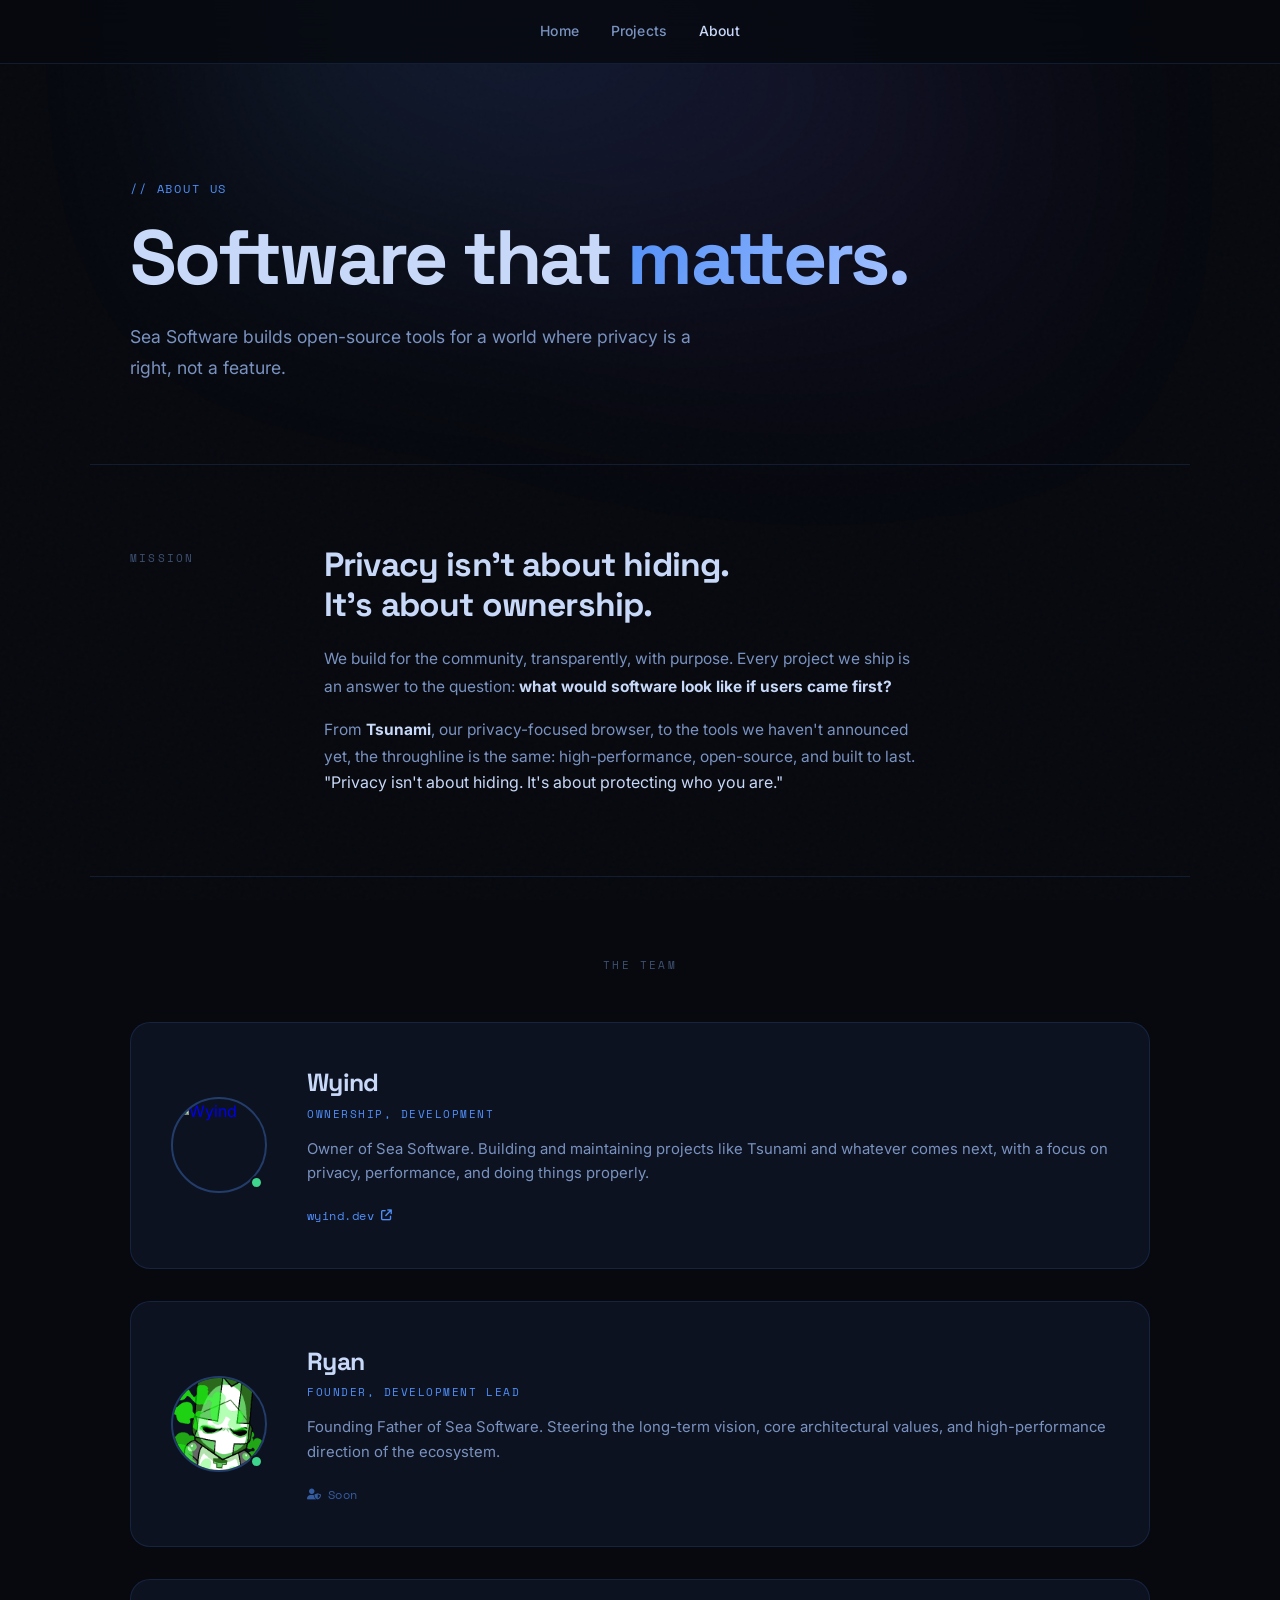
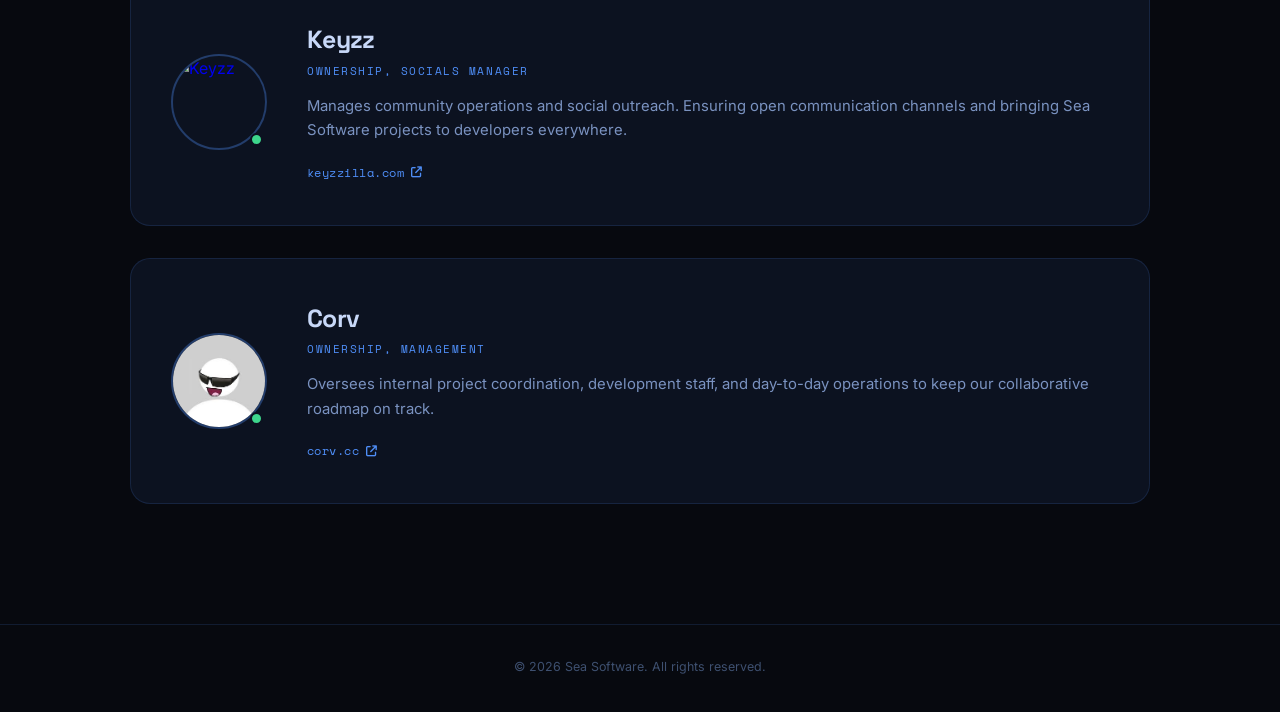
==== about.html @ 75934df3 "add new people LUILZZZZZZZ" ====
<!DOCTYPE html>
<html lang="en">

<head>
    <meta charset="UTF-8">
    <meta name="viewport" content="width=device-width, initial-scale=1.0">
    <title>Sea Software — About</title>
    <meta name="description" content="Learn about Sea Software and the person behind it.">
    <link rel="stylesheet" href="styles.css">
    <link rel="preconnect" href="https://fonts.googleapis.com">
    <link rel="preconnect" href="https://fonts.gstatic.com" crossorigin>
    <link
        href="https://fonts.googleapis.com/css2?family=Space+Grotesk:wght@300;400;500;600;700&family=Inter:wght@300;400;500;600&family=Space+Mono:wght@400;700&display=swap"
        rel="stylesheet">
    <link rel="stylesheet" href="https://cdnjs.cloudflare.com/ajax/libs/font-awesome/6.4.0/css/all.min.css">
</head>

<body>
    <div class="mesh"></div>

    <nav id="navbar">
        <div class="nav-links" style="width: 100%; justify-content: center;">
            <a href="index.html">Home</a>
            <a href="projects.html">Projects</a>
            <a href="about.html" class="active">About</a>
        </div>
    </nav>

    <div class="page">
        <div class="hero" style="padding-top: 180px; padding-bottom: 80px;">
            <p class="eyebrow">// about us</p>
            <h1>Software that <span class="grad">matters.</span></h1>
            <p class="hero-sub">Sea Software builds open-source tools for a world where privacy is a right, not a
                feature.</p>
        </div>

        <hr class="divider">

        <section class="section">
            <div class="mission-grid">
                <div class="mission-label">Mission</div>
                <div>
                    <h2 class="sec-title">Privacy isn't about hiding.<br>It's about ownership.</h2>
                    <p
                        style="color:var(--text-mid);font-size:0.97rem;line-height:1.75;margin-bottom:1rem;max-width:60ch;">
                        We build for the community, transparently, with purpose. Every project we ship is an answer to
                        the question: <strong style="color:var(--text);">what would software look like if users came
                            first?</strong>
                    </p>
                    <p style="color:var(--text-mid);font-size:0.97rem;line-height:1.75;max-width:60ch;">
                        From <strong style="color:var(--text);">Tsunami</strong>, our privacy-focused browser, to the
                        tools we haven't announced yet, the throughline is the same: high-performance, open-source, and
                        built to last.
                    </p>
                    <div class="pullquote">
                        <p>"Privacy isn't about hiding. It's about protecting who you are."</p>
                    </div>
                </div>
            </div>
        </section>

        <hr class="divider">

        <section class="section"
            style="padding-bottom: 120px; display: flex; flex-direction: column; align-items: center;">
            <p class="sec-label" style="text-align: center; margin-bottom: 2rem;">The Team</p>
            <div class="team-grid">
                <!-- Wyind -->
                <a class="owner-card" href="https://wyind.dev" target="_blank" style="width: 100%;">
                    <div class="avatar">
                        <img src="https://external-content.duckduckgo.com/iu/?u=https%3A%2F%2Fi.pinimg.com%2Foriginals%2Fe0%2F6c%2F86%2Fe06c86f5f4e62e8c81f2cb10a854660b.jpg%3Fnii%3Dt&f=1&nofb=1&ipt=f5674c590d99b689aa89e9b1c5aff30e491a11b37adca8f2c4f0ef0ea395530b"
                            alt="Wyind">
                        <div class="avatar-dot"></div>
                    </div>
                    <div>
                        <div class="owner-name">Wyind</div>
                        <div class="owner-role">Ownership, Development</div>
                        <p class="owner-bio">
                            Owner of Sea Software. Building and maintaining projects like Tsunami and whatever comes
                            next, with a focus on privacy, performance, and doing things properly.
                        </p>
                        <span class="ext-link">
                            wyind.dev <i class="fa-solid fa-arrow-up-right-from-square" style="font-size:0.68rem;"></i>
                        </span>
                    </div>
                </a>

                <!-- Ryan -->
                <div class="owner-card" style="width: 100%; cursor: default;">
                    <div class="avatar">
                        <img src="avatar_ryan.png" alt="Ryan">
                        <div class="avatar-dot"></div>
                    </div>
                    <div>
                        <div class="owner-name">Ryan</div>
                        <div class="owner-role">Founder, Development Lead</div>
                        <p class="owner-bio">
                            Founding Father of Sea Software. Steering the long-term vision, core architectural values,
                            and high-performance direction of the ecosystem.
                        </p>
                        <span class="ext-link" style="opacity: 0.6;">
                            <i class="fa-solid fa-user-shield" style="font-size:0.68rem;"></i> Soon
                        </span>
                    </div>
                </div>

                <!-- Keyzz -->
                <a class="owner-card" href="https://keyzzilla.com" target="_blank" style="width: 100%;">
                    <div class="avatar">
                        <img src="avatar_keyzz.png" alt="Keyzz">
                        <div class="avatar-dot"></div>
                    </div>
                    <div>
                        <div class="owner-name">Keyzz</div>
                        <div class="owner-role">Ownership, Socials Manager</div>
                        <p class="owner-bio">
                            Manages community operations and social outreach. Ensuring open communication channels and
                            bringing Sea Software projects to developers everywhere.
                        </p>
                        <span class="ext-link">
                            keyzzilla.com <i class="fa-solid fa-arrow-up-right-from-square"
                                style="font-size:0.68rem;"></i>
                        </span>
                    </div>
                </a>

                <!-- Corv -->
                <a class="owner-card" href="https://corv.cc" target="_blank" style="width: 100%;">
                    <div class="avatar">
                        <img src="avatar_corv.png" alt="Corv">
                        <div class="avatar-dot"></div>
                    </div>
                    <div>
                        <div class="owner-name">Corv</div>
                        <div class="owner-role">Ownership, Management</div>
                        <p class="owner-bio">
                            Oversees internal project coordination, development staff, and day-to-day operations to keep
                            our collaborative roadmap on track.
                        </p>
                        <span class="ext-link">
                            corv.cc <i class="fa-solid fa-arrow-up-right-from-square" style="font-size:0.68rem;"></i>
                        </span>
                    </div>
                </a>
            </div>
        </section>
    </div>

    <footer>
        <p>&copy; 2026 Sea Software. All rights reserved.</p>
    </footer>

    <script src="script.js"></script>
</body>

</html>
---- styles.css ----
*, *::before, *::after { box-sizing: border-box; margin: 0; padding: 0; }

:root {
    --bg:          #07090f;
    --bg-card:     #0c1220;
    --primary:     #4f8ef7;
    --primary-dim: rgba(79,142,247,0.12);
    --accent:      #a8c4ff;
    --text:        #c8d8f8;
    --text-mid:    #7a92c0;
    --text-dim:    #3e5070;
    --border:      rgba(79,142,247,0.15);
    --border-hard: rgba(79,142,247,0.35);
}

html { scroll-behavior: smooth; }

body {
    background: var(--bg);
    color: var(--text);
    font-family: 'Inter', sans-serif;
    font-size: 16px;
    line-height: 1.6;
    overflow-x: hidden;
}

/* Noise overlay */
body::before {
    content: '';
    position: fixed;
    inset: 0;
    background-image: url("data:image/svg+xml,%3Csvg viewBox='0 0 256 256' xmlns='http://www.w3.org/2000/svg'%3E%3Cfilter id='n'%3E%3CfeTurbulence type='fractalNoise' baseFrequency='0.9' numOctaves='4' stitchTiles='stitch'/%3E%3C/filter%3E%3Crect width='100%25' height='100%25' filter='url(%23n)' opacity='0.015'/%3E%3C/svg%3E");
    pointer-events: none;
    z-index: 0;
}

/* Ambient mesh */
.mesh {
    position: fixed;
    top: -30vh; left: 50%;
    transform: translateX(-50%);
    width: 900px; height: 700px;
    background:
        radial-gradient(ellipse at 30% 40%, rgba(79,142,247,0.15) 0%, transparent 60%),
        radial-gradient(ellipse at 70% 60%, rgba(130,80,255,0.08) 0%, transparent 55%);
    filter: blur(80px);
    pointer-events: none;
    z-index: 0;
    animation: drift 12s ease-in-out infinite alternate;
}

@keyframes drift {
    from { transform: translateX(-50%) translateY(0) scale(1); }
    to   { transform: translateX(-50%) translateY(28px) scale(1.04); }
}

.page { position: relative; z-index: 1; }

/* ── Nav ── */
nav {
    position: fixed;
    top: 0; left: 0; right: 0;
    z-index: 100;
    display: flex;
    align-items: center;
    justify-content: space-between;
    padding: 0 2.5rem;
    height: 64px;
    background: rgba(7,9,15,0.82);
    backdrop-filter: blur(20px);
    -webkit-backdrop-filter: blur(20px);
    border-bottom: 1px solid var(--border);
    transition: border-color 0.3s;
}

nav.scrolled { border-bottom-color: var(--border-hard); }

.logo {
    font-family: 'Space Grotesk', sans-serif;
    font-weight: 700;
    font-size: 1.1rem;
    letter-spacing: -0.02em;
    color: var(--text);
    text-decoration: none;
}

.logo span { color: var(--primary); }

.nav-links { display: flex; gap: 2rem; }

.nav-links a {
    font-size: 0.875rem;
    font-weight: 500;
    color: var(--text-mid);
    text-decoration: none;
    letter-spacing: 0.01em;
    transition: color 0.2s;
}

.nav-links a:hover,
.nav-links a.active { color: var(--text); }

/* ── Divider ── */
hr.divider {
    max-width: 1100px;
    margin: 0 auto;
    padding: 0 2.5rem;
    border: none;
    border-top: 1px solid var(--border);
    display: block;
    width: calc(100% - 5rem);
}

/* ── Unified Hero ── */
.hero {
    max-width: 1100px;
    margin: 0 auto;
    padding: 140px 2.5rem 80px;
    position: relative;
    z-index: 1;
}

.eyebrow {
    font-family: 'Space Mono', monospace;
    font-size: 0.72rem;
    color: var(--primary);
    letter-spacing: 0.16em;
    text-transform: uppercase;
    margin-bottom: 1.25rem;
}

.hero h1 {
    font-family: 'Space Grotesk', sans-serif;
    font-size: clamp(2.8rem, 6vw, 5.2rem);
    font-weight: 700;
    line-height: 1.04;
    letter-spacing: -0.035em;
    color: var(--text);
}

.grad {
    background: linear-gradient(120deg, #4f8ef7, #a8c4ff);
    -webkit-background-clip: text;
    -webkit-text-fill-color: transparent;
    background-clip: text;
}

.hero-sub {
    margin-top: 1.5rem;
    font-size: 1.1rem;
    color: var(--text-mid);
    max-width: 55ch;
    line-height: 1.75;
}

.hero-actions {
    margin-top: 2.25rem;
    display: flex;
    gap: 1rem;
    flex-wrap: wrap;
}

/* ── Socials ── */
.socials { 
    display: flex; 
    gap: 0.75rem; 
    margin-top: 2.5rem; 
}

.soc {
    width: 40px; height: 40px;
    display: flex; align-items: center; justify-content: center;
    border: 1px solid var(--border);
    border-radius: 8px;
    color: var(--text-mid);
    text-decoration: none;
    font-size: 0.95rem;
    transition: border-color 0.2s, color 0.2s;
}

.soc:hover { border-color: var(--primary); color: var(--primary); }

/* ── Buttons ── */
.btn-primary {
    display: inline-flex;
    align-items: center;
    gap: 0.45rem;
    font-size: 0.875rem;
    font-weight: 600;
    padding: 0.68rem 1.45rem;
    border-radius: 8px;
    text-decoration: none;
    background: var(--primary);
    color: #fff;
    transition: background 0.2s, transform 0.2s;
    letter-spacing: 0.01em;
}

.btn-primary:hover { background: #6ba3f8; transform: translateY(-1px); }

.btn-ghost {
    display: inline-flex;
    align-items: center;
    gap: 0.45rem;
    font-size: 0.875rem;
    font-weight: 500;
    padding: 0.68rem 1.45rem;
    border-radius: 8px;
    text-decoration: none;
    background: transparent;
    color: var(--text);
    border: 1px solid var(--border-hard);
    transition: border-color 0.2s, color 0.2s;
}

.btn-ghost:hover { border-color: var(--primary); color: var(--primary); }

.btn-sm {
    display: inline-flex;
    align-items: center;
    gap: 0.4rem;
    font-size: 0.8rem;
    font-weight: 500;
    padding: 0.5rem 1rem;
    border-radius: 7px;
    text-decoration: none;
    background: var(--primary-dim);
    color: var(--primary);
    border: 1px solid var(--border-hard);
    transition: background 0.2s;
}

.btn-sm:hover { background: rgba(79,142,247,0.2); }

/* ── Sections ── */
.section {
    max-width: 1100px;
    margin: 0 auto;
    padding: 80px 2.5rem;
}

.sec-label {
    font-family: 'Space Mono', monospace;
    font-size: 0.68rem;
    letter-spacing: 0.2em;
    color: var(--text-dim);
    text-transform: uppercase;
    margin-bottom: 2.5rem;
}

.sec-title {
    font-family: 'Space Grotesk', sans-serif;
    font-size: clamp(1.5rem, 3vw, 2.1rem);
    font-weight: 700;
    letter-spacing: -0.025em;
    line-height: 1.2;
    color: var(--text);
    margin-bottom: 1.25rem;
}

/* ── Cards ── */
.card-grid {
    display: grid;
    grid-template-columns: repeat(auto-fit, minmax(280px, 1fr));
    gap: 1.5rem;
}

.card, .info-card {
    background: var(--bg-card);
    border: 1px solid var(--border);
    border-radius: 16px;
    padding: 2rem;
    transition: border-color 0.3s, transform 0.25s, box-shadow 0.3s;
}

.card:hover, .info-card:hover {
    border-color: var(--border-hard);
    transform: translateY(-4px);
    box-shadow: 0 12px 48px rgba(79,142,247,0.09);
}

.card h3, .info-card h4 {
    font-family: 'Space Grotesk', sans-serif;
    font-size: 1.15rem;
    font-weight: 600;
    color: var(--text);
    margin-bottom: 0.65rem;
}

.card p, .info-card p { color: var(--text-mid); font-size: 0.93rem; line-height: 1.65; }
.card-actions { margin-top: 1.5rem; display: flex; gap: 0.75rem; flex-wrap: wrap; }

.icon-box {
    width: 44px; height: 44px;
    background: var(--primary-dim);
    border: 1px solid var(--border-hard);
    border-radius: 10px;
    display: flex; align-items: center; justify-content: center;
    font-size: 1.15rem;
    color: var(--primary);
    margin-bottom: 1.25rem;
}

/* ── About Elements ── */
.mission-grid { display: grid; grid-template-columns: 130px 1fr; gap: 4rem; align-items: start; }
.mission-label { font-family: 'Space Mono', monospace; font-size: 0.68rem; letter-spacing: 0.2em; color: var(--text-dim); text-transform: uppercase; padding-top: 0.35rem; }

.team-grid {
    display: grid;
    grid-template-columns: repeat(auto-fit, minmax(min(100%, 500px), 1fr));
    gap: 2rem;
    width: 100%;
    max-width: 1100px;
    margin-top: 1rem;
}

.owner-card {
    display: grid; grid-template-columns: auto 1fr; gap: 2.5rem; align-items: center;
    background: var(--bg-card); border: 1px solid var(--border); border-radius: 20px;
    padding: 2.5rem; text-decoration: none; transition: border-color 0.3s, box-shadow 0.3s;
}
.owner-card:hover { border-color: var(--border-hard); box-shadow: 0 0 60px rgba(79,142,247,0.08); }

.avatar { position: relative; flex-shrink: 0; }
.avatar img { width: 96px; height: 96px; border-radius: 50%; object-fit: cover; border: 2px solid var(--border-hard); display: block; }
.avatar-dot { position: absolute; bottom: 4px; right: 4px; width: 13px; height: 13px; background: #3dd68c; border-radius: 50%; border: 2px solid var(--bg-card); }

.owner-name { font-family: 'Space Grotesk', sans-serif; font-size: 1.55rem; font-weight: 700; letter-spacing: -0.03em; color: var(--text); margin-bottom: 0.2rem; }
.owner-role { font-family: 'Space Mono', monospace; font-size: 0.68rem; letter-spacing: 0.14em; color: var(--primary); text-transform: uppercase; margin-bottom: 0.85rem; }
.owner-bio { color: var(--text-mid); font-size: 0.93rem; line-height: 1.65; margin-bottom: 1rem; }

.ext-link { font-family: 'Space Mono', monospace; font-size: 0.75rem; color: var(--primary); text-decoration: none; letter-spacing: 0.04em; display: inline-flex; align-items: center; gap: 0.4rem; transition: color 0.2s; }
.ext-link:hover { color: var(--accent); }

/* ── Animations ── */
@keyframes fadeInUp {
    from { opacity: 0; transform: translateY(15px); }
    to { opacity: 1; transform: translateY(0); }
}

.hero > * {
    animation: fadeInUp 0.7s ease-out forwards;
    opacity: 0;
}

.hero > *:nth-child(1) { animation-delay: 0.1s; }
.hero > *:nth-child(2) { animation-delay: 0.2s; }
.hero > *:nth-child(3) { animation-delay: 0.3s; }
.hero > *:nth-child(4) { animation-delay: 0.4s; }

/* ── Footer ── */
footer {
    position: relative; z-index: 1;
    border-top: 1px solid var(--border);
    padding: 2rem 2.5rem;
    text-align: center;
}
footer p { font-size: 0.78rem; color: var(--text-dim); margin-bottom: 0.2rem; }

/* ── Responsive ── */
@media (max-width: 700px) {
    .mission-grid { grid-template-columns: 1fr; gap: 1.5rem; }
    .owner-card { grid-template-columns: 1fr; text-align: center; }
    .avatar { margin: 0 auto; }
    .ext-link { justify-content: center; }
    nav { padding: 0 1.5rem; }
    .hero, .section { padding-left: 1.5rem; padding-right: 1.5rem; }
    hr.divider { width: calc(100% - 3rem); }
}
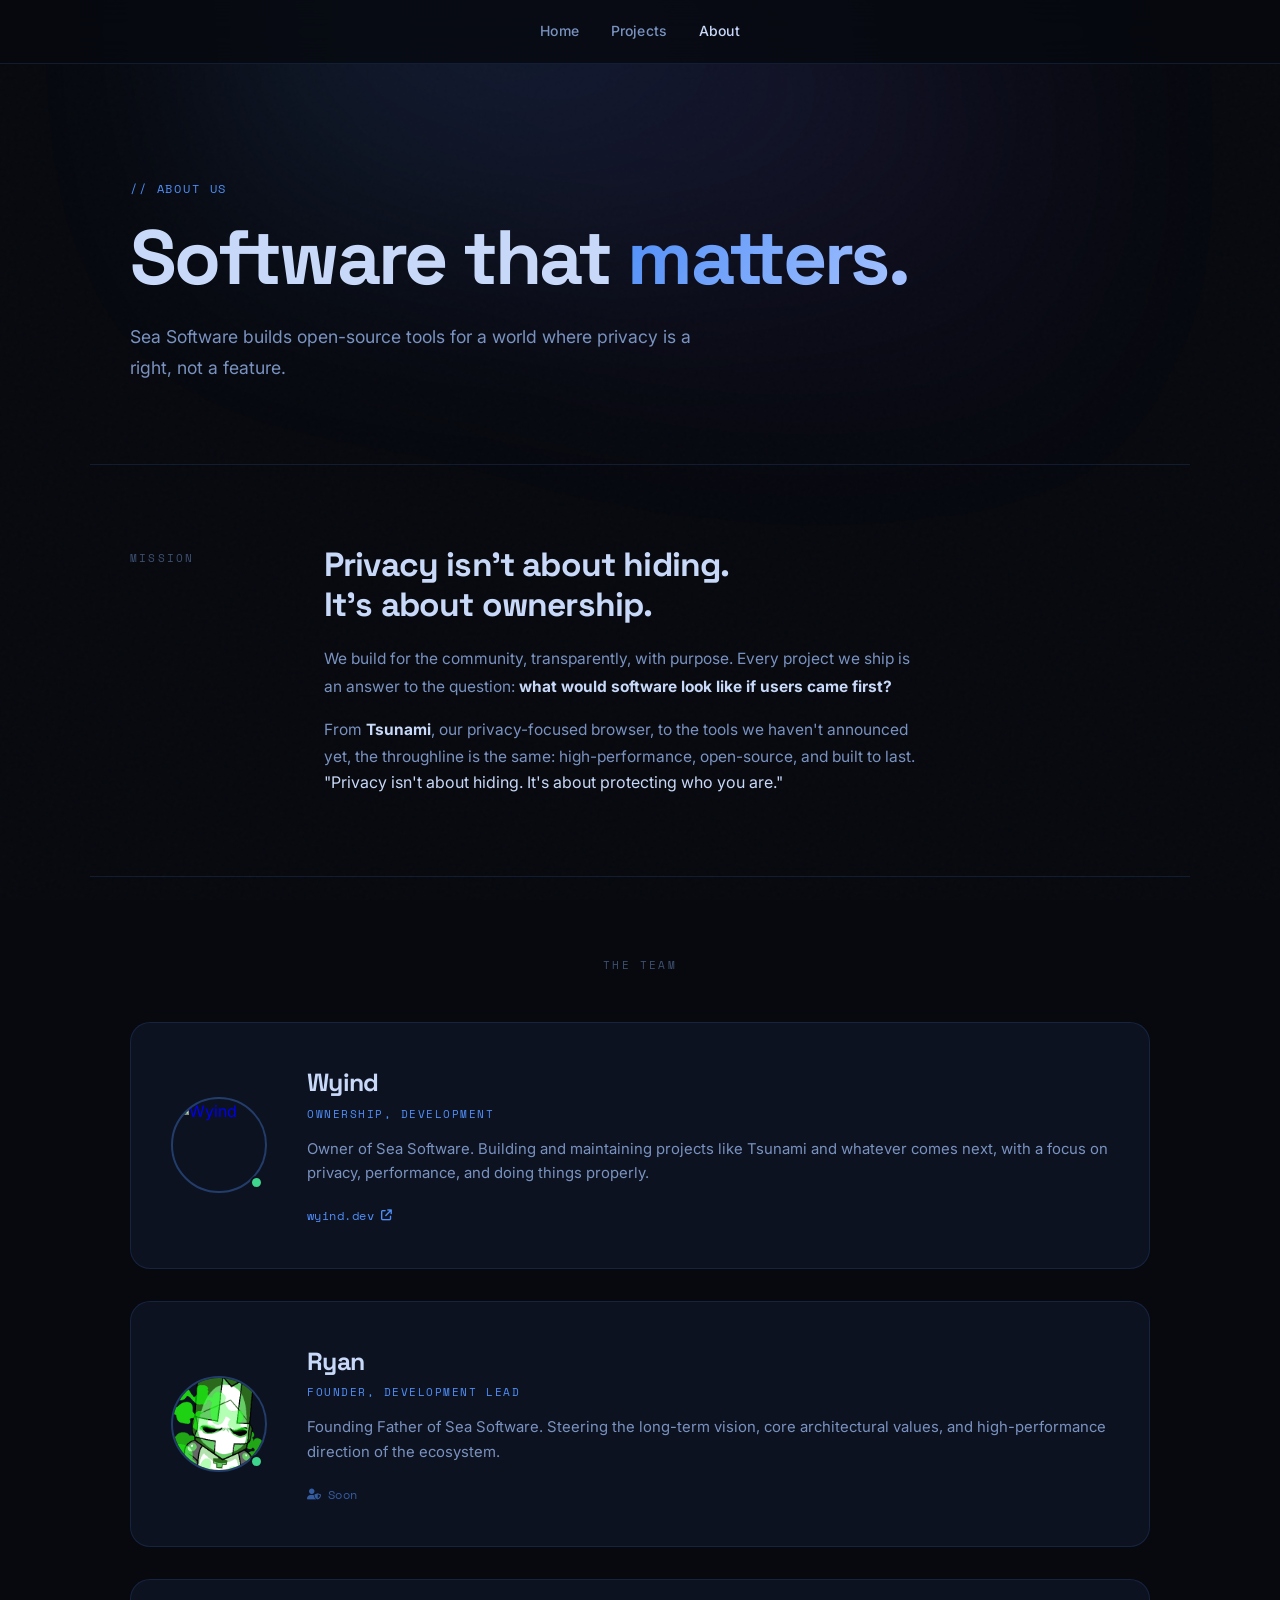
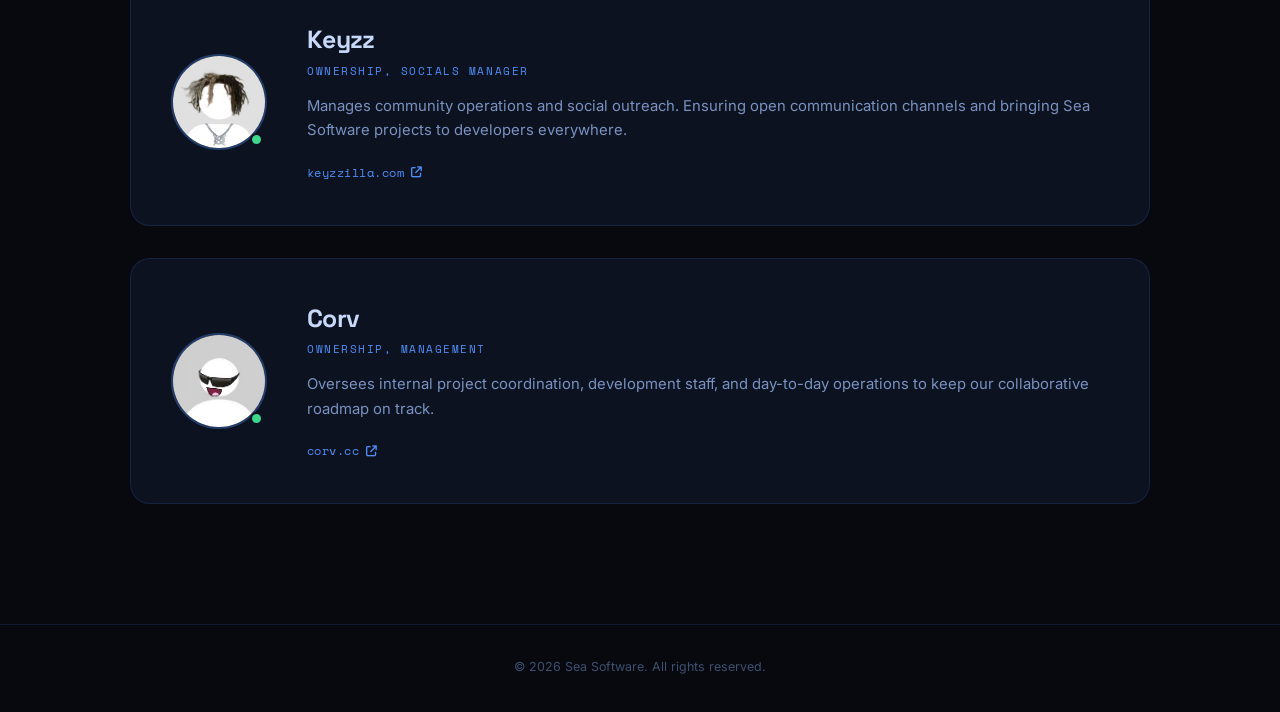
==== commit eda311ae: "Update Wyind avatar image source in about.html" ====
--- a/about.html
+++ b/about.html
@@ -68,7 +68,7 @@
                 <!-- Wyind -->
                 <a class="owner-card" href="https://wyind.dev" target="_blank" style="width: 100%;">
                     <div class="avatar">
-                        <img src="https://external-content.duckduckgo.com/iu/?u=https%3A%2F%2Fi.pinimg.com%2Foriginals%2Fe0%2F6c%2F86%2Fe06c86f5f4e62e8c81f2cb10a854660b.jpg%3Fnii%3Dt&f=1&nofb=1&ipt=f5674c590d99b689aa89e9b1c5aff30e491a11b37adca8f2c4f0ef0ea395530b"
+                        <img src="avatar_wyind.png"
                             alt="Wyind">
                         <div class="avatar-dot"></div>
                     </div>
@@ -153,4 +153,4 @@
     <script src="script.js"></script>
 </body>
 
-</html>+</html>
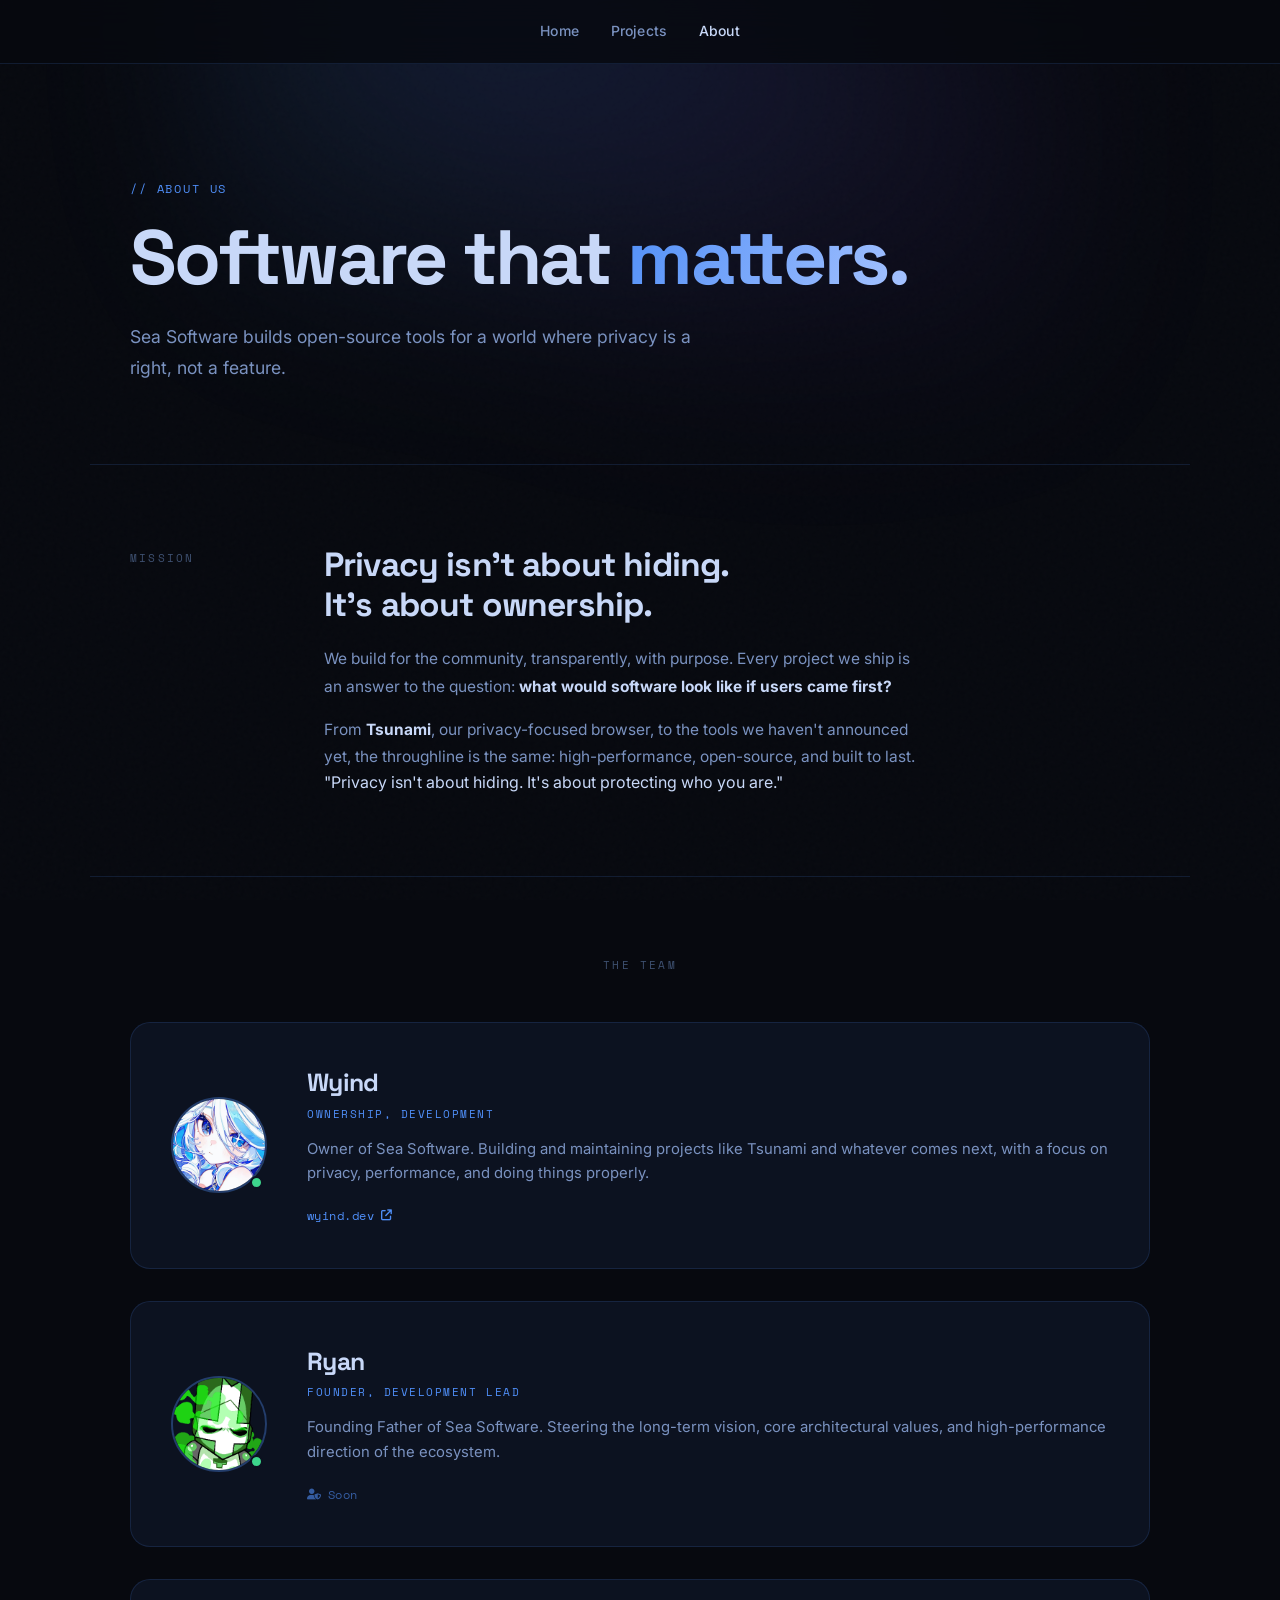
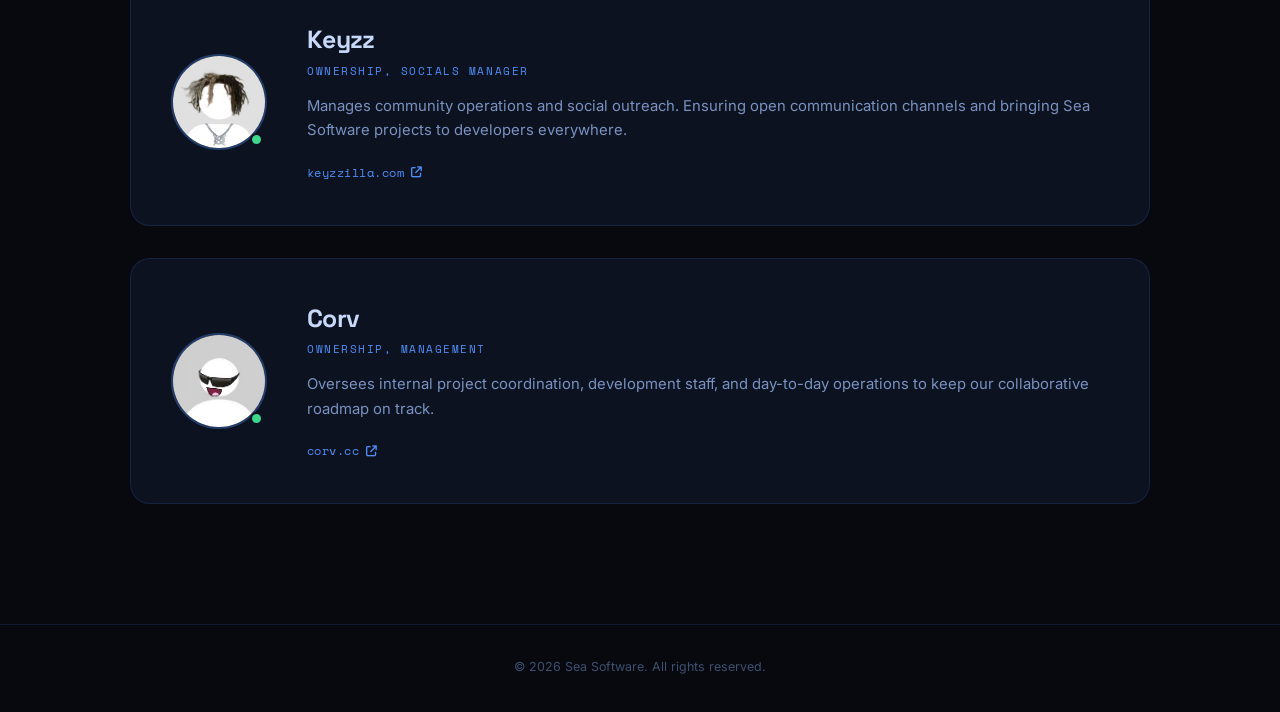
==== commit 75dda145: "Change Wyind's avatar image source Updated Wyind's avatar image source in the team grid." ====
--- a/about.html
+++ b/about.html
@@ -68,7 +68,7 @@
                 <!-- Wyind -->
                 <a class="owner-card" href="https://wyind.dev" target="_blank" style="width: 100%;">
                     <div class="avatar">
-                        <img src="avatar_wyind.png"
+                        <img src="06cecb279ac1fd971d217d5275f8f94a.png"
                             alt="Wyind">
                         <div class="avatar-dot"></div>
                     </div>
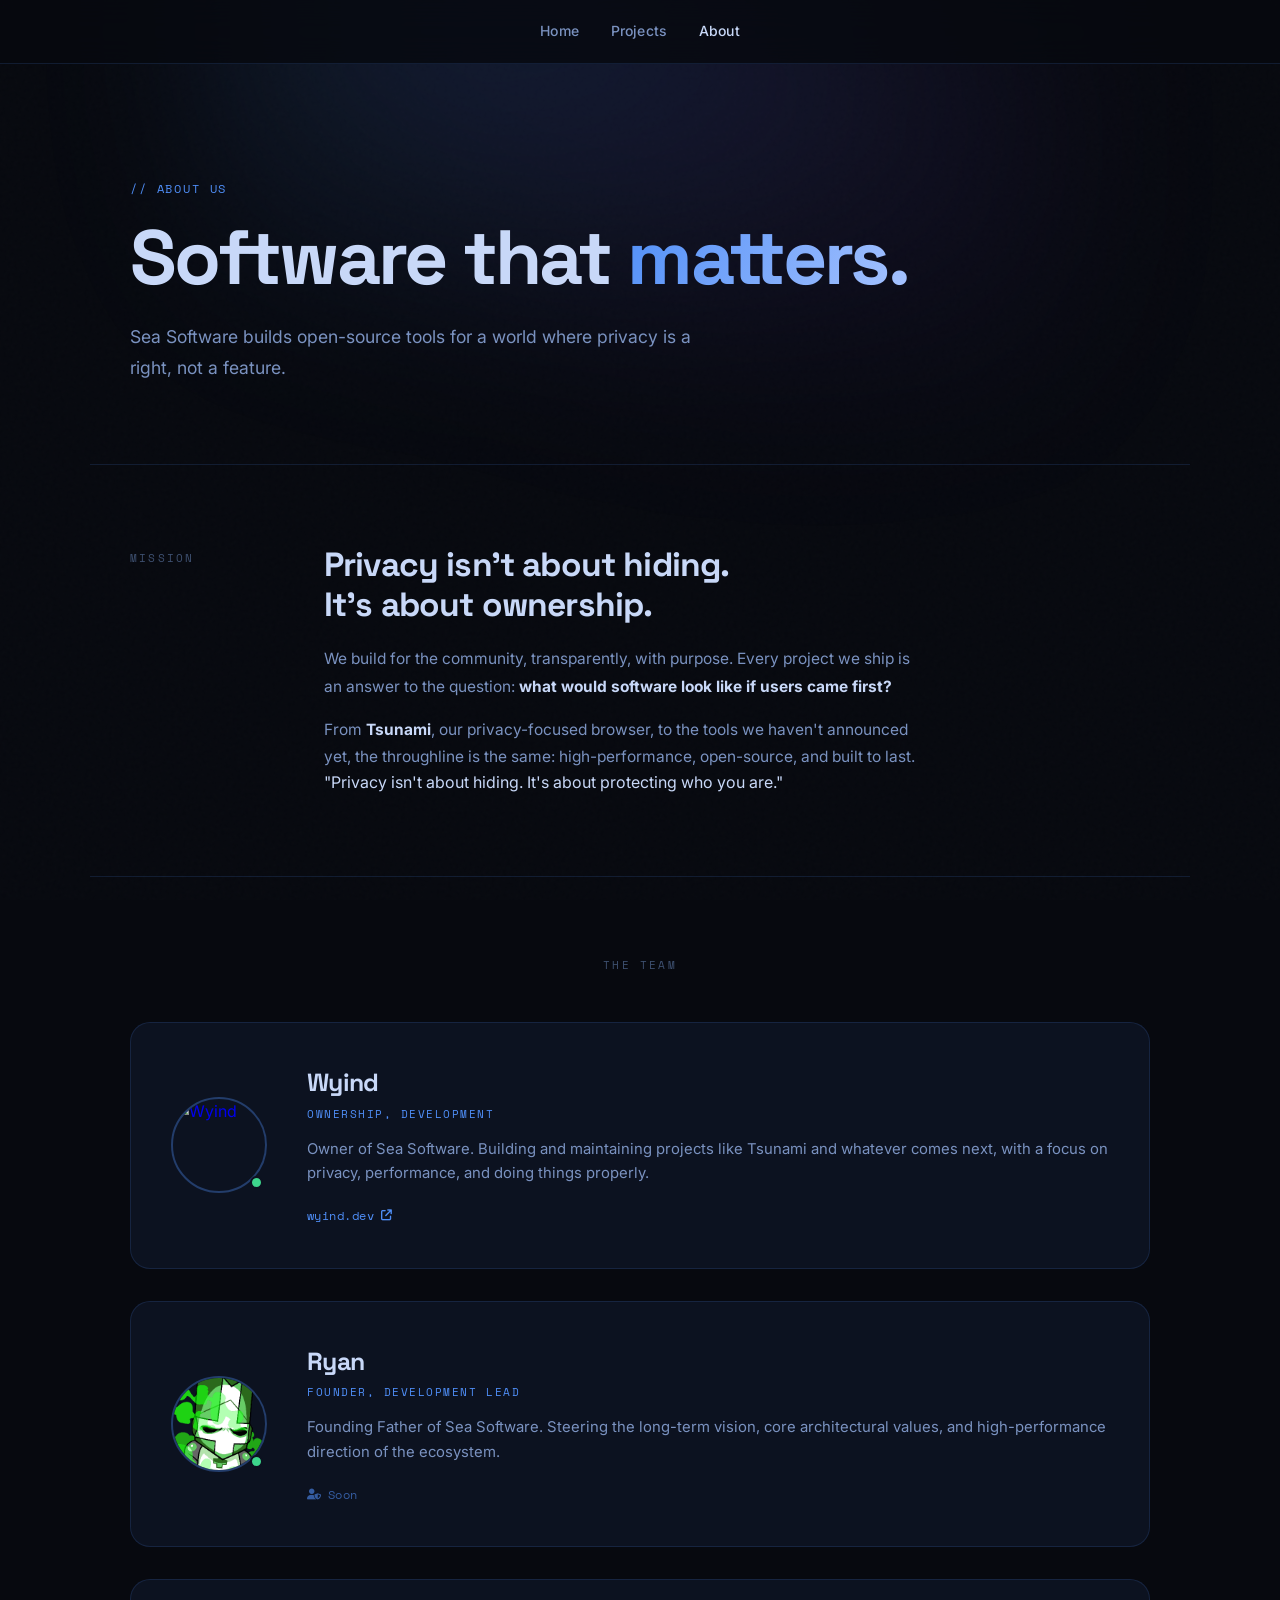
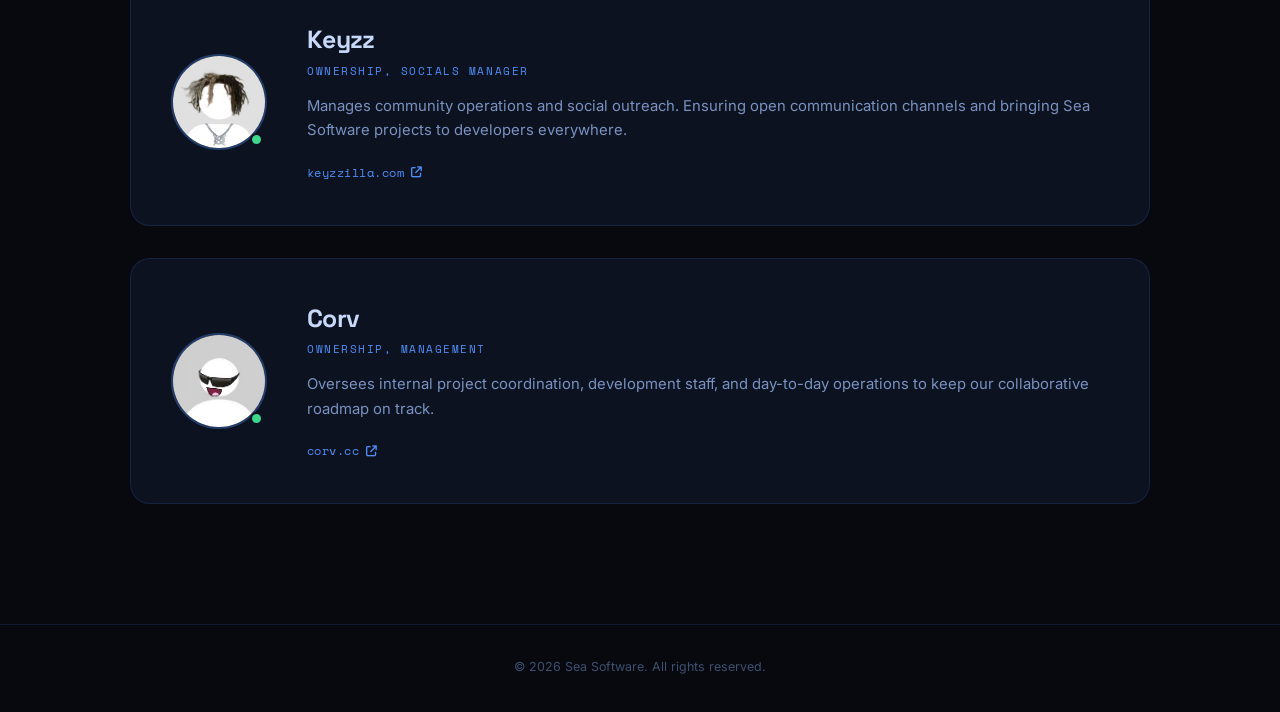
==== commit cac78a2d: "Update Wyind avatar image source" ====
--- a/about.html
+++ b/about.html
@@ -68,8 +68,7 @@
                 <!-- Wyind -->
                 <a class="owner-card" href="https://wyind.dev" target="_blank" style="width: 100%;">
                     <div class="avatar">
-                        <img src="06cecb279ac1fd971d217d5275f8f94a.png"
-                            alt="Wyind">
+                        <img src="avatar_wyind.png" alt="Wyind">
                         <div class="avatar-dot"></div>
                     </div>
                     <div>
